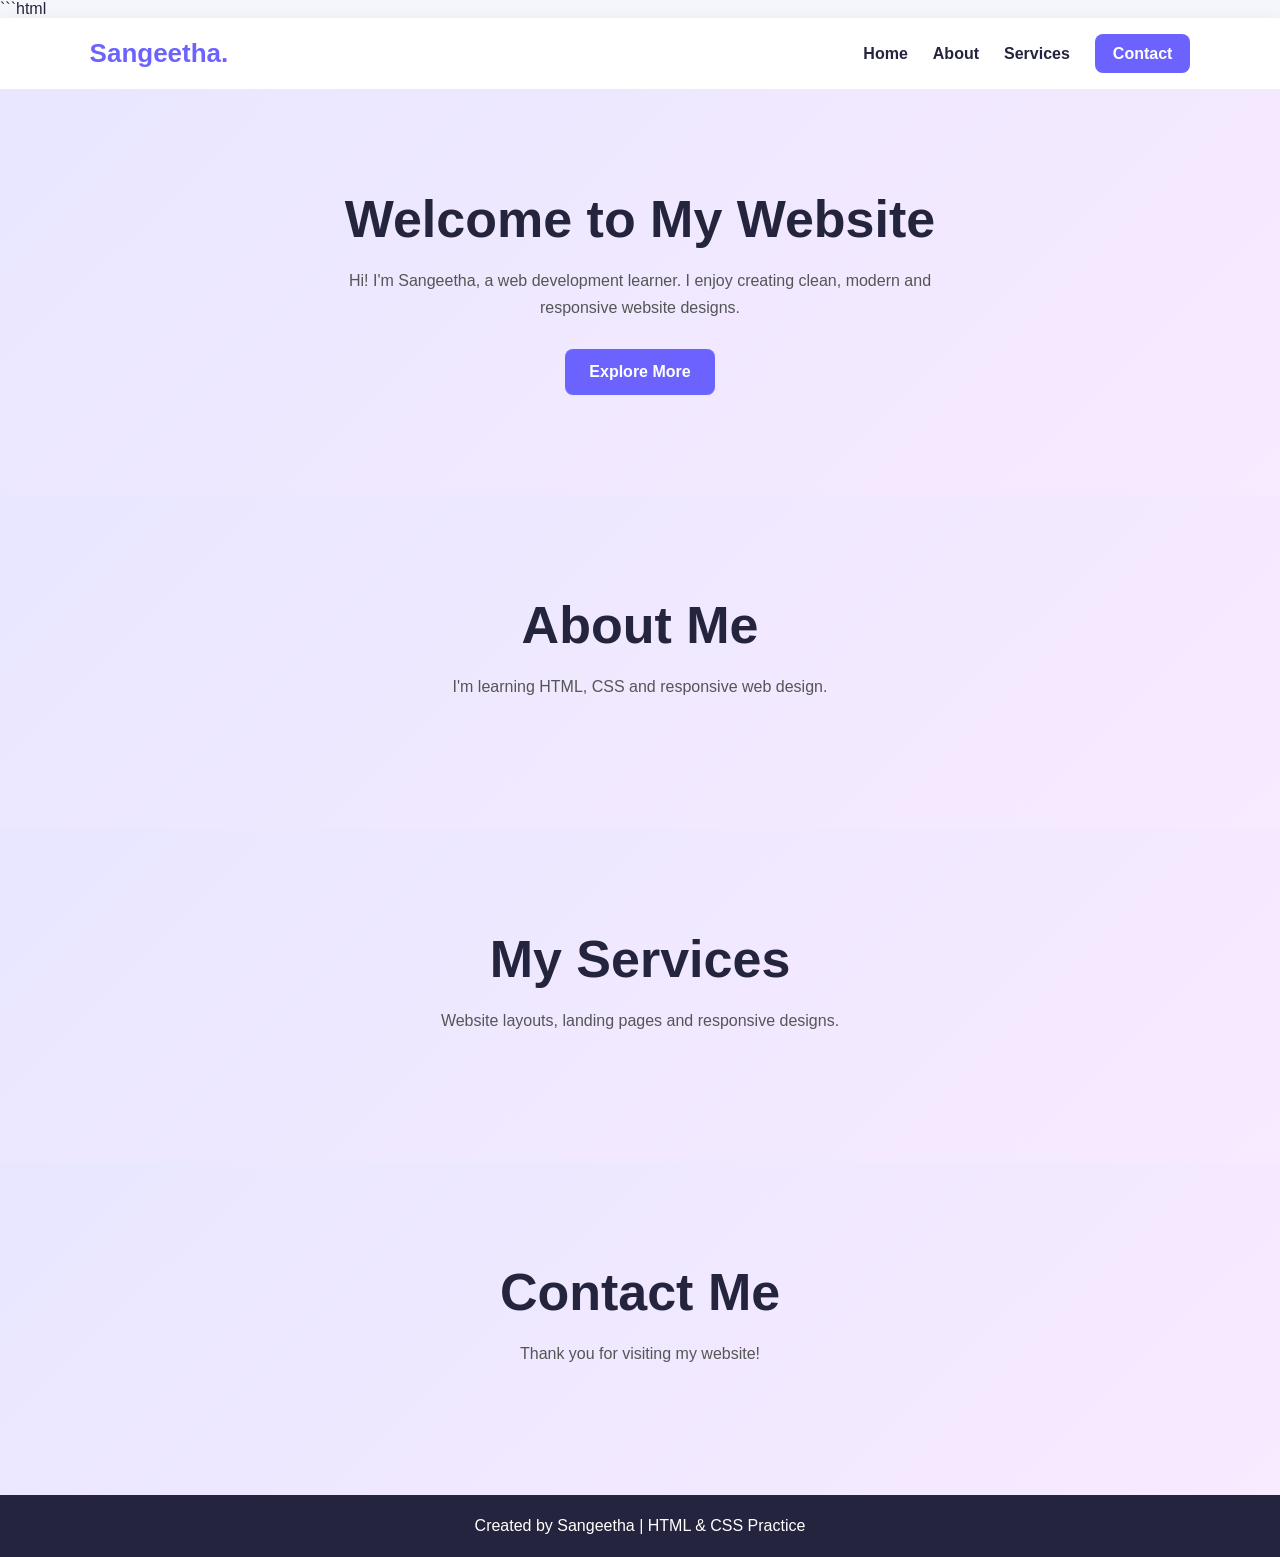
==== website-header/index.html @ bae57785 "Create index.html" ====
```html
<!DOCTYPE html>
<html lang="en">
<head>
    <meta charset="UTF-8">
    <meta name="viewport" content="width=device-width, initial-scale=1.0">
    <title>My Website Header | Sangeetha</title>

    <style>
        * {
            margin: 0;
            padding: 0;
            box-sizing: border-box;
        }

        body {
            font-family: Arial, sans-serif;
            background: #f4f6fb;
            color: #24243e;
        }

        .navbar {
            background: white;
            padding: 20px 7%;
            display: flex;
            justify-content: space-between;
            align-items: center;
            gap: 20px;
            box-shadow: 0 3px 15px #00000010;
        }

        .logo {
            font-size: 26px;
            font-weight: bold;
            color: #6c63ff;
        }

        .nav-links {
            display: flex;
            align-items: center;
            gap: 25px;
            list-style: none;
        }

        .nav-links a {
            text-decoration: none;
            color: #24243e;
            font-weight: 600;
        }

        .nav-links a:hover {
            color: #6c63ff;
        }

        .nav-button {
            background: #6c63ff;
            color: white !important;
            padding: 11px 18px;
            border-radius: 8px;
        }

        .hero {
            text-align: center;
            padding: 100px 20px;
            background: linear-gradient(135deg, #e8e7ff, #f8eaff);
        }

        .hero h1 {
            font-size: clamp(32px, 5vw, 52px);
            margin-bottom: 18px;
        }

        .hero p {
            max-width: 600px;
            margin: 0 auto 28px;
            line-height: 1.7;
            color: #555;
        }

        .hero a {
            display: inline-block;
            background: #6c63ff;
            color: white;
            padding: 14px 24px;
            border-radius: 8px;
            text-decoration: none;
            font-weight: bold;
        }

        footer {
            padding: 22px;
            text-align: center;
            background: #24243e;
            color: white;
        }

        @media (max-width: 650px) {
            .navbar {
                flex-direction: column;
                padding: 20px;
            }

            .nav-links {
                justify-content: center;
                flex-wrap: wrap;
                gap: 16px;
            }

            .hero {
                padding: 70px 20px;
            }
        }
    </style>
</head>

<body>

    <header>
        <nav class="navbar">
            <div class="logo">Sangeetha.</div>

            <ul class="nav-links">
                <li><a href="#home">Home</a></li>
                <li><a href="#about">About</a></li>
                <li><a href="#services">Services</a></li>
                <li><a href="#contact" class="nav-button">Contact</a></li>
            </ul>
        </nav>
    </header>

    <main>
        <section class="hero" id="home">
            <h1>Welcome to My Website</h1>
            <p>
                Hi! I'm Sangeetha, a web development learner.
                I enjoy creating clean, modern and responsive website designs.
            </p>
            <a href="#about">Explore More</a>
        </section>

        <section class="hero" id="about">
            <h1>About Me</h1>
            <p>I'm learning HTML, CSS and responsive web design.</p>
        </section>

        <section class="hero" id="services">
            <h1>My Services</h1>
            <p>Website layouts, landing pages and responsive designs.</p>
        </section>

        <section class="hero" id="contact">
            <h1>Contact Me</h1>
            <p>Thank you for visiting my website!</p>
        </section>
    </main>

    <footer>
        <p>Created by Sangeetha | HTML & CSS Practice</p>
    </footer>

</body>
</html>
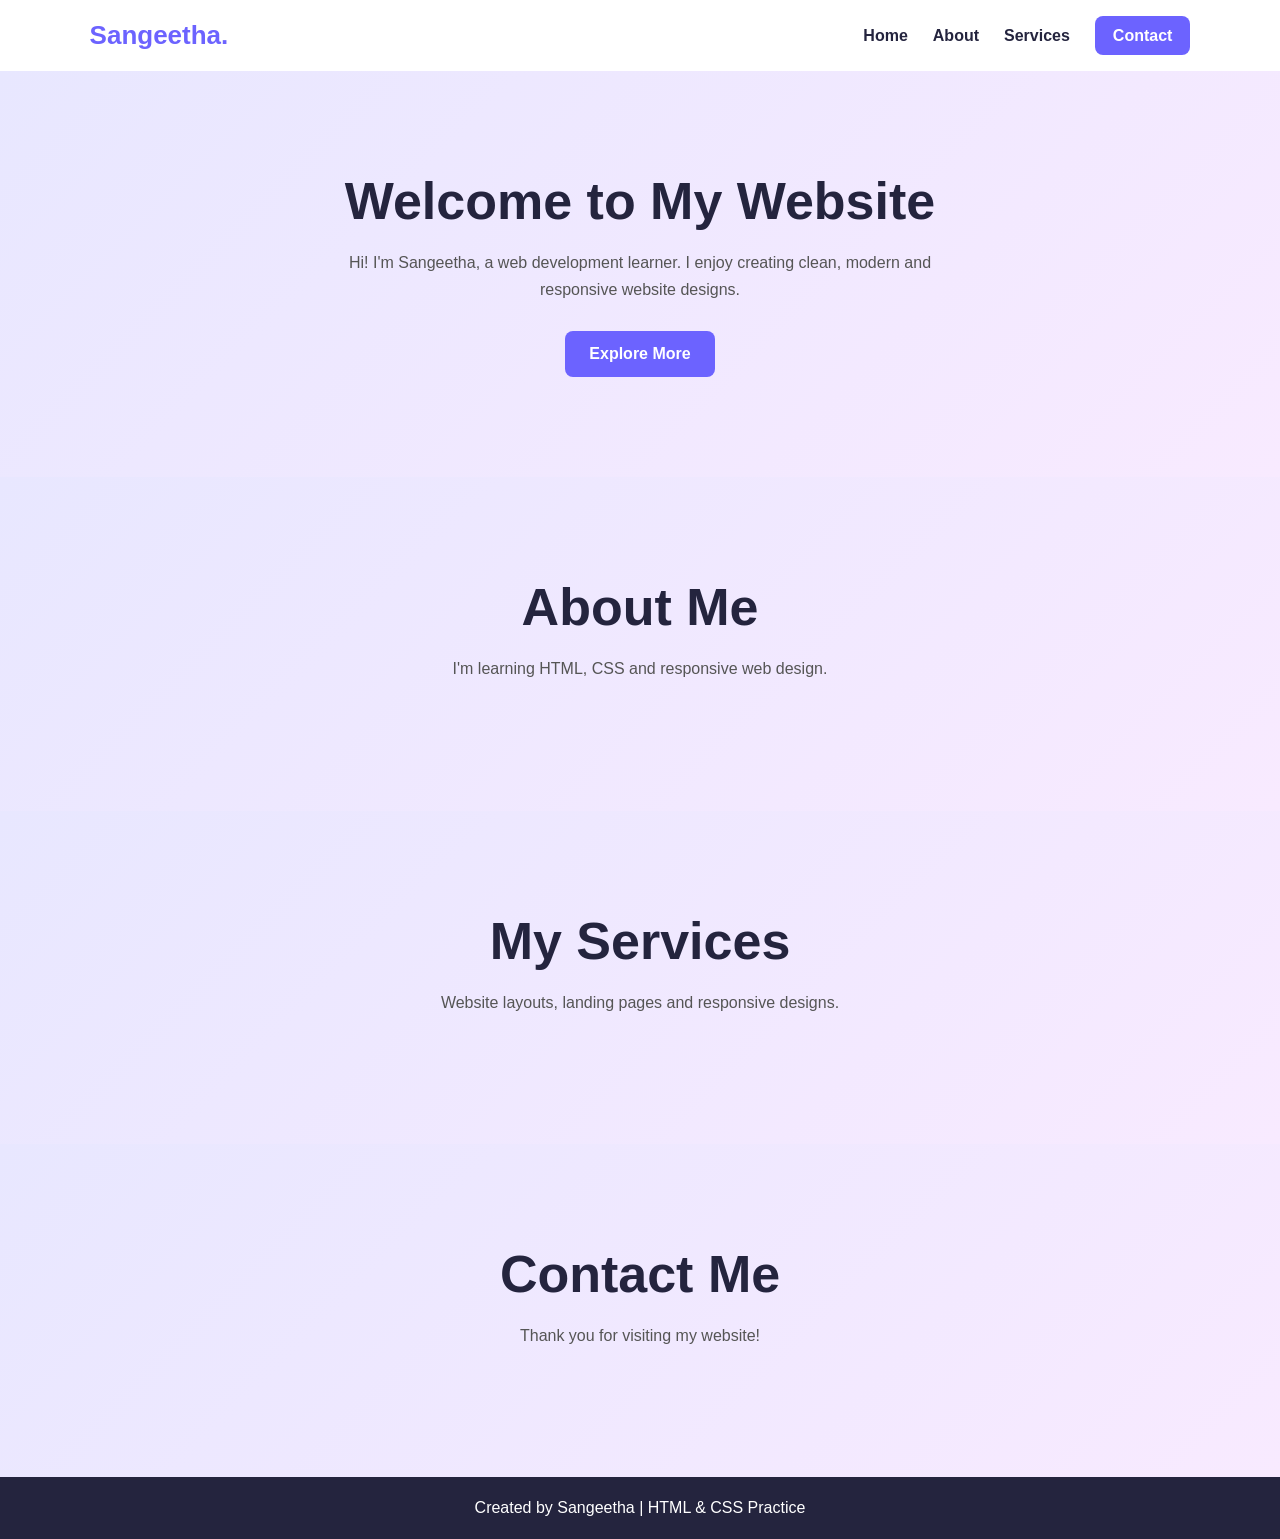
==== commit 97d1ee81: "Update index.html" ====
--- a/website-header/index.html
+++ b/website-header/index.html
@@ -1,4 +1,3 @@
-```html
 <!DOCTYPE html>
 <html lang="en">
 <head>
